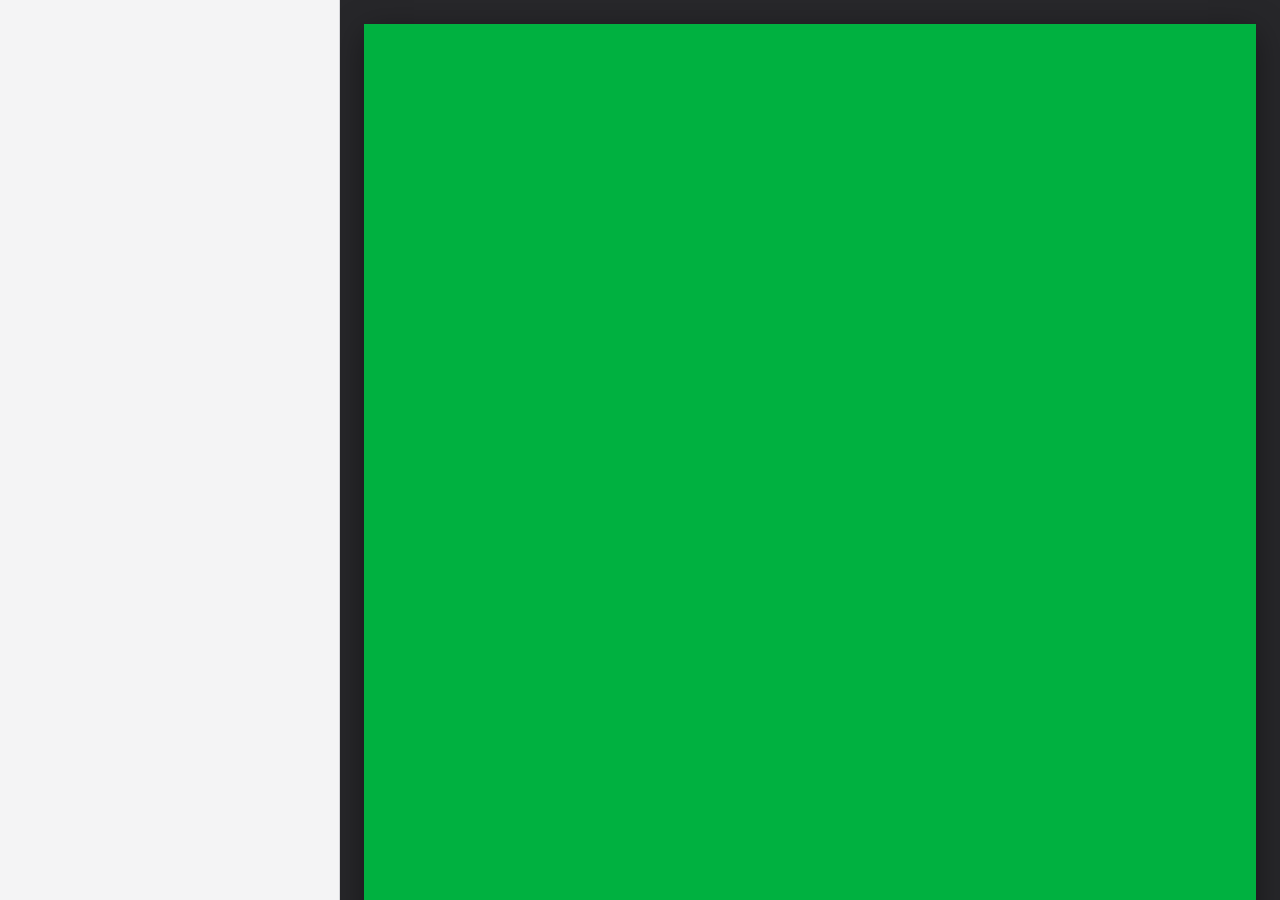
==== index.html @ 4efc70af "feat: scaffold page shell and browser test harness" ====
<!doctype html>
<html lang="en">
  <head>
    <meta charset="utf-8" />
    <meta name="viewport" content="width=device-width, initial-scale=1" />
    <title>Message Bubble Generator</title>
    <link rel="stylesheet" href="styles.css" />
  </head>
  <body>
    <main class="app">
      <aside class="panel" id="panel"></aside>
      <section class="stage" id="stage">
        <canvas id="canvas"></canvas>
      </section>
    </main>
    <script type="module" src="src/app.js"></script>
  </body>
</html>
---- styles.css ----
:root {
  color-scheme: light dark;
  --panel-bg: #f4f4f5;
  --panel-fg: #18181b;
  --stage-bg: #27272a;
  --border: #d4d4d8;
}

@media (prefers-color-scheme: dark) {
  :root {
    --panel-bg: #18181b;
    --panel-fg: #f4f4f5;
    --stage-bg: #09090b;
    --border: #3f3f46;
  }
}

* {
  box-sizing: border-box;
}

body {
  margin: 0;
  font-family: system-ui, -apple-system, "Segoe UI", sans-serif;
  color: var(--panel-fg);
}

.app {
  display: grid;
  grid-template-columns: 340px 1fr;
  height: 100vh;
}

.panel {
  background: var(--panel-bg);
  border-right: 1px solid var(--border);
  overflow-y: auto;
  padding: 16px;
}

.stage {
  background: var(--stage-bg);
  display: grid;
  place-items: center;
  padding: 24px;
  overflow: hidden;
}

#canvas {
  max-width: 100%;
  max-height: 100%;
  box-shadow: 0 8px 32px rgb(0 0 0 / 0.4);
}

@media (max-width: 800px) {
  .app {
    grid-template-columns: 1fr;
    grid-template-rows: auto 1fr;
    height: auto;
  }
  .panel {
    border-right: none;
    border-bottom: 1px solid var(--border);
  }
}
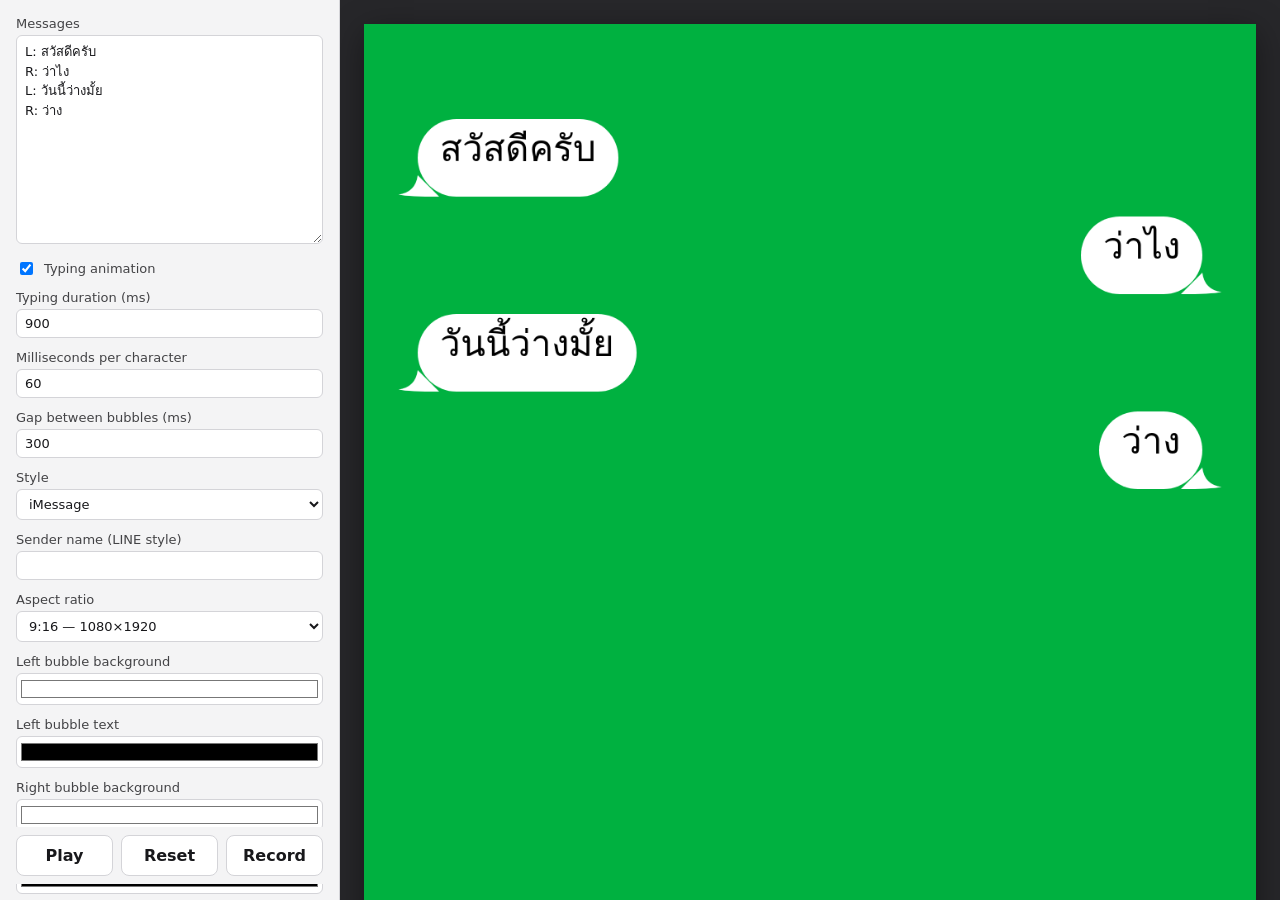
==== commit b6317d98: "feat: add control panel with playback, styles, colors, and aspect" ====
--- a/index.html
+++ b/index.html
@@ -8,7 +8,74 @@
   </head>
   <body>
     <main class="app">
-      <aside class="panel" id="panel"></aside>
+      <aside class="panel">
+        <label class="field">
+          <span>Messages</span>
+          <textarea id="messages" rows="10" spellcheck="false">L: สวัสดีครับ
+R: ว่าไง
+L: วันนี้ว่างมั้ย
+R: ว่าง</textarea>
+        </label>
+
+        <label class="field checkbox">
+          <input type="checkbox" id="typingEnabled" checked />
+          <span>Typing animation</span>
+        </label>
+
+        <label class="field"><span>Typing duration (ms)</span>
+          <input type="number" id="typingMs" value="900" min="0" max="10000" step="50" /></label>
+        <label class="field"><span>Milliseconds per character</span>
+          <input type="number" id="msPerChar" value="60" min="0" max="1000" step="5" /></label>
+        <label class="field"><span>Gap between bubbles (ms)</span>
+          <input type="number" id="gapMs" value="300" min="0" max="10000" step="50" /></label>
+
+        <label class="field"><span>Style</span>
+          <select id="style">
+            <option value="imessage" selected>iMessage</option>
+            <option value="line">LINE</option>
+            <option value="minimal">Minimal</option>
+          </select></label>
+        <label class="field"><span>Sender name (LINE style)</span>
+          <input type="text" id="senderName" value="" /></label>
+        <label class="field"><span>Aspect ratio</span>
+          <select id="aspect">
+            <option value="9:16" selected>9:16 — 1080×1920</option>
+            <option value="1:1">1:1 — 1080×1080</option>
+            <option value="16:9">16:9 — 1920×1080</option>
+          </select></label>
+
+        <label class="field"><span>Left bubble background</span>
+          <input type="color" id="leftBg" value="#FFFFFF" /></label>
+        <label class="field"><span>Left bubble text</span>
+          <input type="color" id="leftFg" value="#000000" /></label>
+        <label class="field"><span>Right bubble background</span>
+          <input type="color" id="rightBg" value="#FFFFFF" /></label>
+        <label class="field"><span>Right bubble text</span>
+          <input type="color" id="rightFg" value="#000000" /></label>
+        <label class="field"><span>Stage background</span>
+          <input type="color" id="bgColor" value="#00B140" /></label>
+        <label class="field checkbox">
+          <input type="checkbox" id="transparent" />
+          <span>Transparent background (experimental)</span>
+        </label>
+
+        <label class="field"><span>Font size (px)</span>
+          <input type="number" id="fontSize" value="44" min="12" max="200" step="1" /></label>
+        <label class="field"><span>Font</span>
+          <select id="fontFamily">
+            <option value='system-ui, "IBM Plex Sans Thai", "Noto Sans Thai", sans-serif' selected>System</option>
+            <option value='"IBM Plex Sans Thai", "Noto Sans Thai", system-ui, sans-serif'>Plex Sans Thai</option>
+            <option value='"Noto Sans Thai", system-ui, sans-serif'>Noto Sans Thai</option>
+            <option value='ui-monospace, "JetBrains Mono", monospace'>Monospace</option>
+          </select></label>
+
+        <div class="buttons">
+          <button id="play" type="button">Play</button>
+          <button id="reset" type="button">Reset</button>
+          <button id="record" type="button">Record</button>
+        </div>
+        <p class="note" id="note"></p>
+      </aside>
       <section class="stage" id="stage">
         <canvas id="canvas"></canvas>
       </section>
--- a/styles.css
+++ b/styles.css
@@ -63,3 +63,89 @@
     border-bottom: 1px solid var(--border);
   }
 }
+
+.field {
+  display: block;
+  margin-bottom: 12px;
+  font-size: 13px;
+}
+
+.field > span {
+  display: block;
+  margin-bottom: 4px;
+  opacity: 0.8;
+}
+
+.field input,
+.field select,
+.field textarea {
+  width: 100%;
+  padding: 6px 8px;
+  font: inherit;
+  font-size: 13px;
+  border: 1px solid var(--border);
+  border-radius: 6px;
+  background: canvas;
+  color: inherit;
+}
+
+.field textarea {
+  resize: vertical;
+  line-height: 1.5;
+}
+
+.field input[type='color'] {
+  height: 32px;
+  padding: 2px;
+}
+
+.field.checkbox {
+  display: flex;
+  align-items: center;
+  gap: 8px;
+}
+
+.field.checkbox input {
+  width: auto;
+}
+
+.field.checkbox > span {
+  margin: 0;
+}
+
+.buttons {
+  display: flex;
+  gap: 8px;
+  margin-top: 16px;
+  position: sticky;
+  bottom: 0;
+  background: var(--panel-bg);
+  padding: 8px 0;
+}
+
+.buttons button {
+  flex: 1;
+  padding: 10px;
+  font: inherit;
+  font-weight: 600;
+  border: 1px solid var(--border);
+  border-radius: 8px;
+  background: canvas;
+  color: inherit;
+  cursor: pointer;
+}
+
+.buttons button:hover:not(:disabled) {
+  background: color-mix(in srgb, canvas 85%, var(--panel-fg));
+}
+
+.buttons button:disabled {
+  opacity: 0.45;
+  cursor: not-allowed;
+}
+
+.note {
+  font-size: 12px;
+  min-height: 1.4em;
+  opacity: 0.8;
+}
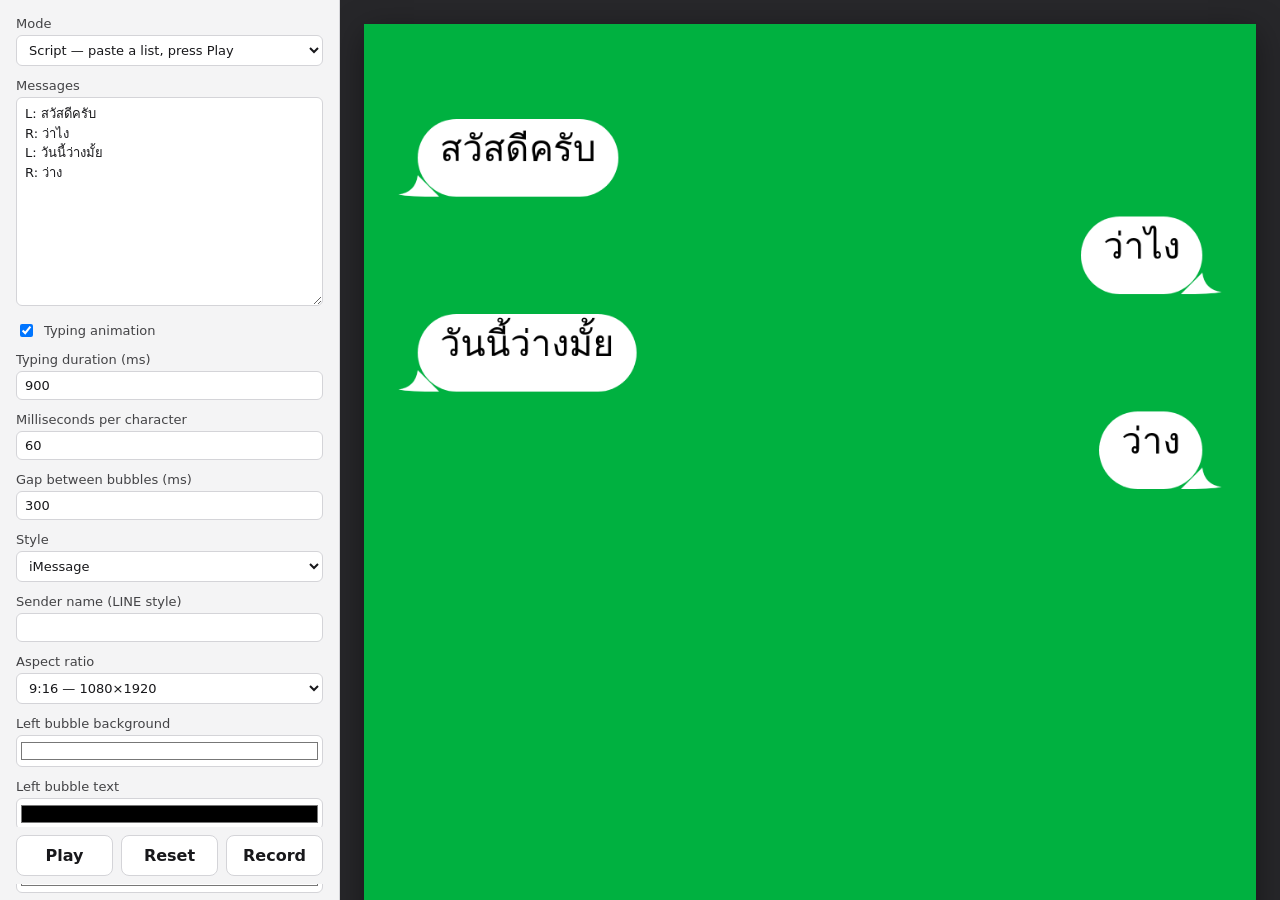
==== commit 95bf82f0: "feat: add live typing mode with side toggle and manual recording Adds a Script/Live mode toggle: liv" ====
--- a/index.html
+++ b/index.html
@@ -9,7 +9,23 @@
   <body>
     <main class="app">
       <aside class="panel">
-        <label class="field">
+        <label class="field"><span>Mode</span>
+          <select id="mode">
+            <option value="script" selected>Script — paste a list, press Play</option>
+            <option value="live">Live — type and press Enter</option>
+          </select></label>
+
+        <div id="liveControls" hidden>
+          <label class="field"><span>Type a message, press Enter</span>
+            <input type="text" id="liveInput" autocomplete="off" spellcheck="false" /></label>
+          <div class="live-row">
+            <button id="liveSide" type="button">Side: Left</button>
+            <button id="liveClear" type="button">Clear</button>
+          </div>
+          <p class="note">Tab inside the box flips the side.</p>
+        </div>
+
+        <label class="field" id="scriptControls">
           <span>Messages</span>
           <textarea id="messages" rows="10" spellcheck="false">L: สวัสดีครับ
 R: ว่าไง
@@ -69,7 +85,7 @@
             <option value='ui-monospace, "JetBrains Mono", monospace'>Monospace</option>
           </select></label>
 
-        <div class="buttons">
+        <div class="buttons" id="transport">
           <button id="play" type="button">Play</button>
           <button id="reset" type="button">Reset</button>
           <button id="record" type="button">Record</button>
--- a/styles.css
+++ b/styles.css
@@ -149,3 +149,30 @@
   min-height: 1.4em;
   opacity: 0.8;
 }
+
+#scriptControls[hidden],
+#liveControls[hidden] {
+  display: none;
+}
+
+.live-row {
+  display: flex;
+  gap: 8px;
+  margin-bottom: 12px;
+}
+
+.live-row button {
+  flex: 1;
+  padding: 8px;
+  font: inherit;
+  font-size: 13px;
+  border: 1px solid var(--border);
+  border-radius: 6px;
+  background: canvas;
+  color: inherit;
+  cursor: pointer;
+}
+
+.live-row button:hover {
+  background: color-mix(in srgb, canvas 85%, var(--panel-fg));
+}
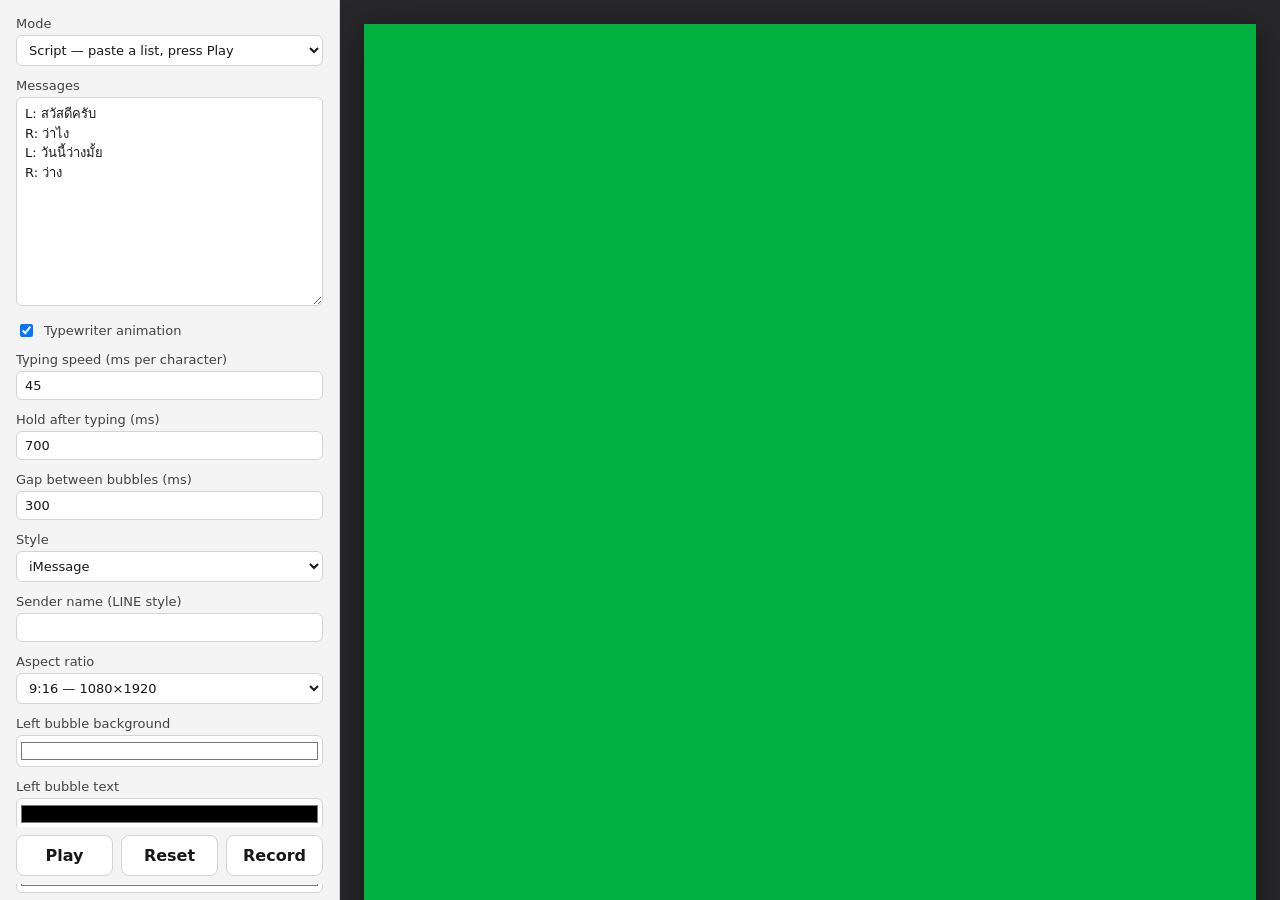
==== commit 6323426d: "feat: expose typewriter speed and hold, shrink default text" ====
--- a/index.html
+++ b/index.html
@@ -35,13 +35,13 @@
 
         <label class="field checkbox">
           <input type="checkbox" id="typingEnabled" checked />
-          <span>Typing animation</span>
+          <span>Typewriter animation</span>
         </label>
 
-        <label class="field"><span>Typing duration (ms)</span>
-          <input type="number" id="typingMs" value="900" min="0" max="10000" step="50" /></label>
-        <label class="field"><span>Milliseconds per character</span>
-          <input type="number" id="msPerChar" value="60" min="0" max="1000" step="5" /></label>
+        <label class="field"><span>Typing speed (ms per character)</span>
+          <input type="number" id="msPerChar" value="45" min="0" max="1000" step="5" /></label>
+        <label class="field"><span>Hold after typing (ms)</span>
+          <input type="number" id="holdMs" value="700" min="0" max="10000" step="50" /></label>
         <label class="field"><span>Gap between bubbles (ms)</span>
           <input type="number" id="gapMs" value="300" min="0" max="10000" step="50" /></label>
 
@@ -76,7 +76,7 @@
         </label>
 
         <label class="field"><span>Font size (px)</span>
-          <input type="number" id="fontSize" value="44" min="12" max="200" step="1" /></label>
+          <input type="number" id="fontSize" value="34" min="12" max="200" step="1" /></label>
         <label class="field"><span>Font</span>
           <select id="fontFamily">
             <option value='system-ui, "IBM Plex Sans Thai", "Noto Sans Thai", sans-serif' selected>System</option>
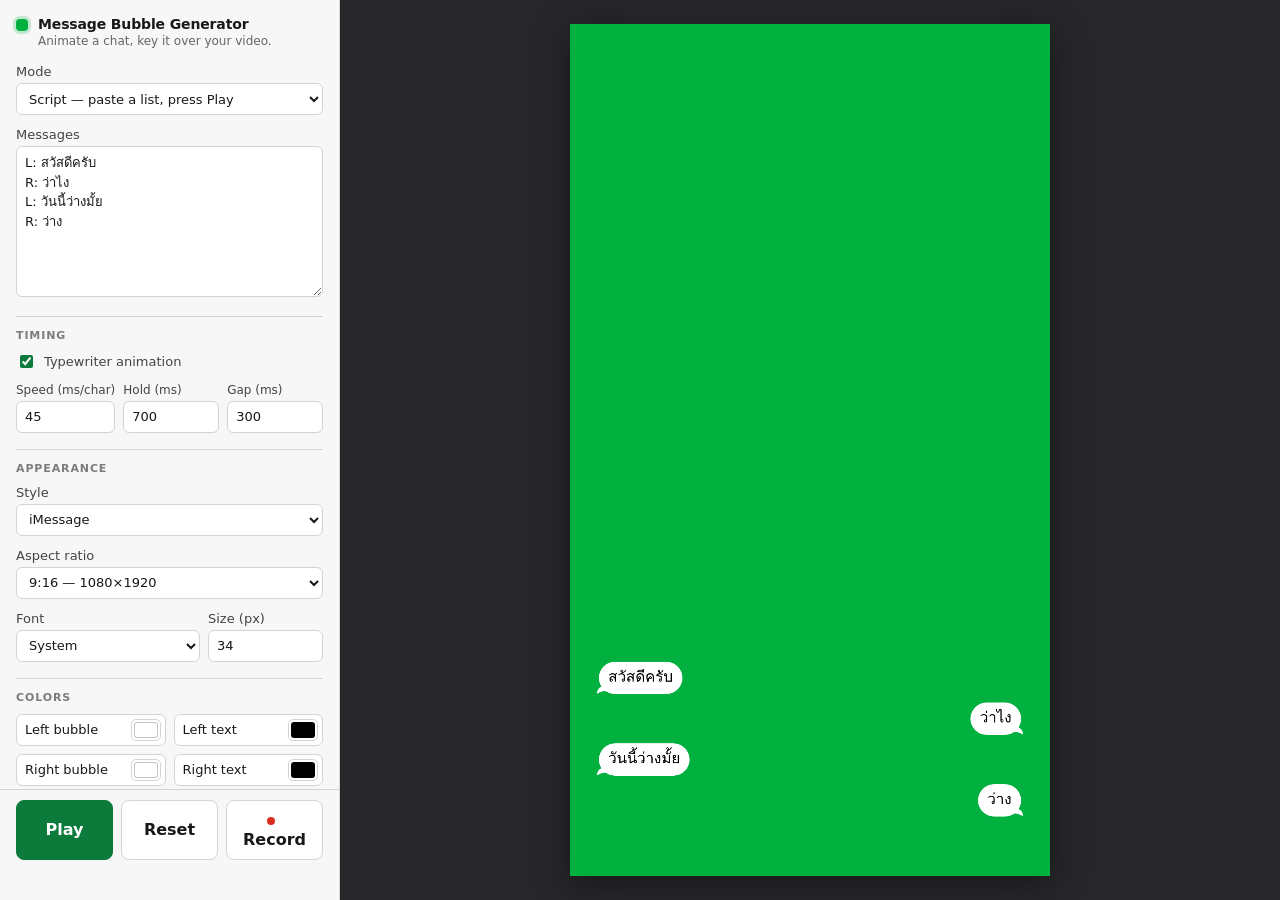
==== commit d12996d0: "feat: group the control panel and align its form controls The panel was a flat list of twenty fields" ====
--- a/index.html
+++ b/index.html
@@ -4,11 +4,20 @@
     <meta charset="utf-8" />
     <meta name="viewport" content="width=device-width, initial-scale=1" />
     <title>Message Bubble Generator</title>
-    <link rel="stylesheet" href="styles.css" />
+    <link rel="icon" href="data:image/svg+xml,%3Csvg xmlns='http://www.w3.org/2000/svg' viewBox='0 0 16 16'%3E%3Crect width='16' height='16' rx='3' fill='%2300B140'/%3E%3Cpath d='M4 4.5h8a1 1 0 0 1 1 1v3a1 1 0 0 1-1 1H7.5L5 11.5V9.5H4a1 1 0 0 1-1-1v-3a1 1 0 0 1 1-1z' fill='white'/%3E%3C/svg%3E" />
+    <link rel="stylesheet" href="styles.css?v=7" />
   </head>
   <body>
     <main class="app">
       <aside class="panel">
+        <header class="panel-head">
+          <span class="chroma-dot" aria-hidden="true"></span>
+          <div>
+            <h1>Message Bubble Generator</h1>
+            <p>Animate a chat, key it over your video.</p>
+          </div>
+        </header>
+
         <label class="field"><span>Mode</span>
           <select id="mode">
             <option value="script" selected>Script — paste a list, press Play</option>
@@ -27,75 +36,90 @@
 
         <label class="field" id="scriptControls">
           <span>Messages</span>
-          <textarea id="messages" rows="10" spellcheck="false">L: สวัสดีครับ
+          <textarea id="messages" rows="7" spellcheck="false">L: สวัสดีครับ
 R: ว่าไง
 L: วันนี้ว่างมั้ย
 R: ว่าง</textarea>
         </label>
 
-        <label class="field checkbox">
-          <input type="checkbox" id="typingEnabled" checked />
-          <span>Typewriter animation</span>
-        </label>
+        <section class="group">
+          <h2>Timing</h2>
+          <label class="field checkbox">
+            <input type="checkbox" id="typingEnabled" checked />
+            <span>Typewriter animation</span>
+          </label>
+          <div class="grid grid-3">
+            <label class="field"><span>Speed (ms/char)</span>
+              <input type="number" id="msPerChar" value="45" min="0" max="1000" step="5" /></label>
+            <label class="field"><span>Hold (ms)</span>
+              <input type="number" id="holdMs" value="700" min="0" max="10000" step="50" /></label>
+            <label class="field"><span>Gap (ms)</span>
+              <input type="number" id="gapMs" value="300" min="0" max="10000" step="50" /></label>
+          </div>
+        </section>
 
-        <label class="field"><span>Typing speed (ms per character)</span>
-          <input type="number" id="msPerChar" value="45" min="0" max="1000" step="5" /></label>
-        <label class="field"><span>Hold after typing (ms)</span>
-          <input type="number" id="holdMs" value="700" min="0" max="10000" step="50" /></label>
-        <label class="field"><span>Gap between bubbles (ms)</span>
-          <input type="number" id="gapMs" value="300" min="0" max="10000" step="50" /></label>
+        <section class="group">
+          <h2>Appearance</h2>
+          <label class="field"><span>Style</span>
+            <select id="style">
+              <option value="imessage" selected>iMessage</option>
+              <option value="line">LINE</option>
+              <option value="minimal">Minimal</option>
+            </select></label>
+          <label class="field" id="senderNameField"><span>Sender name</span>
+            <input type="text" id="senderName" value="" /></label>
+          <label class="field"><span>Aspect ratio</span>
+            <select id="aspect">
+              <option value="9:16" selected>9:16 — 1080×1920</option>
+              <option value="1:1">1:1 — 1080×1080</option>
+              <option value="16:9">16:9 — 1920×1080</option>
+            </select></label>
+          <div class="grid font-row">
+            <label class="field"><span>Font</span>
+              <select id="fontFamily">
+                <option value='system-ui, "IBM Plex Sans Thai", "Noto Sans Thai", sans-serif' selected>System</option>
+                <option value='"IBM Plex Sans Thai", "Noto Sans Thai", system-ui, sans-serif'>Plex Sans Thai</option>
+                <option value='"Noto Sans Thai", system-ui, sans-serif'>Noto Sans Thai</option>
+                <option value='ui-monospace, "JetBrains Mono", monospace'>Monospace</option>
+              </select></label>
+            <label class="field"><span>Size (px)</span>
+              <input type="number" id="fontSize" value="34" min="12" max="200" step="1" /></label>
+          </div>
+        </section>
 
-        <label class="field"><span>Style</span>
-          <select id="style">
-            <option value="imessage" selected>iMessage</option>
-            <option value="line">LINE</option>
-            <option value="minimal">Minimal</option>
-          </select></label>
-        <label class="field"><span>Sender name (LINE style)</span>
-          <input type="text" id="senderName" value="" /></label>
-        <label class="field"><span>Aspect ratio</span>
-          <select id="aspect">
-            <option value="9:16" selected>9:16 — 1080×1920</option>
-            <option value="1:1">1:1 — 1080×1080</option>
-            <option value="16:9">16:9 — 1920×1080</option>
-          </select></label>
+        <section class="group">
+          <h2>Colors</h2>
+          <div class="grid grid-2">
+            <label class="field swatch"><span>Left bubble</span>
+              <input type="color" id="leftBg" value="#FFFFFF" /></label>
+            <label class="field swatch"><span>Left text</span>
+              <input type="color" id="leftFg" value="#000000" /></label>
+            <label class="field swatch"><span>Right bubble</span>
+              <input type="color" id="rightBg" value="#FFFFFF" /></label>
+            <label class="field swatch"><span>Right text</span>
+              <input type="color" id="rightFg" value="#000000" /></label>
+          </div>
+          <label class="field swatch"><span>Stage background</span>
+            <input type="color" id="bgColor" value="#00B140" /></label>
+          <label class="field checkbox">
+            <input type="checkbox" id="transparent" />
+            <span>Transparent background (experimental)</span>
+          </label>
+        </section>
 
-        <label class="field"><span>Left bubble background</span>
-          <input type="color" id="leftBg" value="#FFFFFF" /></label>
-        <label class="field"><span>Left bubble text</span>
-          <input type="color" id="leftFg" value="#000000" /></label>
-        <label class="field"><span>Right bubble background</span>
-          <input type="color" id="rightBg" value="#FFFFFF" /></label>
-        <label class="field"><span>Right bubble text</span>
-          <input type="color" id="rightFg" value="#000000" /></label>
-        <label class="field"><span>Stage background</span>
-          <input type="color" id="bgColor" value="#00B140" /></label>
-        <label class="field checkbox">
-          <input type="checkbox" id="transparent" />
-          <span>Transparent background (experimental)</span>
-        </label>
-
-        <label class="field"><span>Font size (px)</span>
-          <input type="number" id="fontSize" value="34" min="12" max="200" step="1" /></label>
-        <label class="field"><span>Font</span>
-          <select id="fontFamily">
-            <option value='system-ui, "IBM Plex Sans Thai", "Noto Sans Thai", sans-serif' selected>System</option>
-            <option value='"IBM Plex Sans Thai", "Noto Sans Thai", system-ui, sans-serif'>Plex Sans Thai</option>
-            <option value='"Noto Sans Thai", system-ui, sans-serif'>Noto Sans Thai</option>
-            <option value='ui-monospace, "JetBrains Mono", monospace'>Monospace</option>
-          </select></label>
-
-        <div class="buttons" id="transport">
-          <button id="play" type="button">Play</button>
-          <button id="reset" type="button">Reset</button>
-          <button id="record" type="button">Record</button>
+        <div class="transport" id="transport">
+          <div class="buttons">
+            <button id="play" type="button">Play</button>
+            <button id="reset" type="button">Reset</button>
+            <button id="record" type="button">Record</button>
+          </div>
+          <p class="note" id="note"></p>
         </div>
-        <p class="note" id="note"></p>
       </aside>
       <section class="stage" id="stage">
         <canvas id="canvas"></canvas>
       </section>
     </main>
-    <script type="module" src="src/app.js"></script>
+    <script type="module" src="src/app.js?v=3"></script>
   </body>
 </html>
--- a/styles.css
+++ b/styles.css
@@ -1,9 +1,15 @@
 :root {
   color-scheme: light dark;
-  --panel-bg: #f4f4f5;
+  --panel-bg: #f7f7f8;
   --panel-fg: #18181b;
   --stage-bg: #27272a;
   --border: #d4d4d8;
+  /* Accent derived from the default chroma-key green (#00B140), darkened
+     until white text on it passes AA. */
+  --accent: #0b7a3a;
+  --accent-hover: #086330;
+  --danger: #d92d20;
+  --chroma: #00b140;
 }
 
 @media (prefers-color-scheme: dark) {
@@ -12,6 +18,9 @@
     --panel-fg: #f4f4f5;
     --stage-bg: #09090b;
     --border: #3f3f46;
+    --accent: #12934a;
+    --accent-hover: #17a854;
+    --danger: #ef4444;
   }
 }
 
@@ -25,6 +34,11 @@
   color: var(--panel-fg);
 }
 
+:focus-visible {
+  outline: 2px solid var(--accent);
+  outline-offset: 1px;
+}
+
 .app {
   display: grid;
   grid-template-columns: 340px 1fr;
@@ -35,7 +49,42 @@
   background: var(--panel-bg);
   border-right: 1px solid var(--border);
   overflow-y: auto;
-  padding: 16px;
+  /* No padding-bottom: a sticky child's bottom:0 resolves against the
+     scrollport's padding box, so any padding here parks .transport that many
+     pixels above the panel's bottom edge and leaves a strip where scrolling
+     fields show through under the bar. .transport supplies its own bottom
+     padding instead. */
+  padding: 16px 16px 0;
+}
+
+.panel-head {
+  display: flex;
+  align-items: flex-start;
+  gap: 10px;
+  margin-bottom: 16px;
+}
+
+.panel-head h1 {
+  margin: 0;
+  font-size: 14px;
+  font-weight: 650;
+  letter-spacing: -0.01em;
+}
+
+.panel-head p {
+  margin: 2px 0 0;
+  font-size: 12px;
+  opacity: 0.65;
+}
+
+.chroma-dot {
+  flex: none;
+  width: 12px;
+  height: 12px;
+  margin-top: 3px;
+  border-radius: 4px;
+  background: var(--chroma);
+  box-shadow: 0 0 0 3px color-mix(in srgb, var(--chroma) 22%, transparent);
 }
 
 .stage {
@@ -49,6 +98,14 @@
 #canvas {
   max-width: 100%;
   max-height: 100%;
+  /* Grid items default to min-height/min-width:auto, which floors them at
+     their own content size — for a canvas that "content size" is its
+     unconstrained backing-store size. That floor wins over max-height:100%
+     whenever the stage is shorter than the canvas would naturally render,
+     so the canvas overflows/gets clipped instead of scaling down. Zeroing
+     the auto minimums lets max-width/max-height actually do the shrinking. */
+  min-width: 0;
+  min-height: 0;
   box-shadow: 0 8px 32px rgb(0 0 0 / 0.4);
 }
 
@@ -62,12 +119,67 @@
     border-right: none;
     border-bottom: 1px solid var(--border);
   }
+  /* .app's height goes auto above so the panel can grow with its content,
+     but that leaves the stage row without a definite height to hand down —
+     #canvas's max-height:100% (and the min-height:0 fix above) both need
+     something concrete to resolve against. */
+  .stage {
+    height: 70vh;
+  }
+}
+
+.group {
+  margin-top: 16px;
+  padding-top: 12px;
+  border-top: 1px solid var(--border);
+}
+
+.group > h2 {
+  margin: 0 0 10px;
+  font-size: 11px;
+  font-weight: 600;
+  text-transform: uppercase;
+  letter-spacing: 0.08em;
+  opacity: 0.55;
+}
+
+.grid {
+  display: grid;
+  gap: 8px;
+  margin-bottom: 12px;
+}
+
+.grid-2 {
+  grid-template-columns: 1fr 1fr;
+}
+
+.grid-3 {
+  grid-template-columns: 1fr 1fr 1fr;
+}
+
+/* Three labels in a 340px panel: let them shrink rather than wrap, so the
+   inputs below them stay on one baseline. */
+.grid-3 .field > span {
+  font-size: 12px;
+  white-space: nowrap;
+}
+
+.font-row {
+  grid-template-columns: 1.6fr 1fr;
+}
+
+.grid .field {
+  margin-bottom: 0;
 }
 
 .field {
   display: block;
   margin-bottom: 12px;
   font-size: 13px;
+}
+
+.field[hidden] {
+  display: none;
 }
 
 .field > span {
@@ -89,14 +201,69 @@
   color: inherit;
 }
 
+/* A select, a text input, and a color input resolve different intrinsic
+   heights from identical padding (31 / 29 / 30px), so the two-up rows —
+   Font / Size, and the bubble colour pairs — sat on mismatched baselines.
+   Pinning one height puts every control on the same line. */
+.field select,
+.field input:not([type='checkbox']) {
+  height: 32px;
+}
+
+.field input[type='number'] {
+  font-variant-numeric: tabular-nums;
+}
+
 .field textarea {
   resize: vertical;
   line-height: 1.5;
 }
 
+/* A full-width colour input reads as an empty text field when the colour is
+   white and as a redaction bar when it is black. Pair a small chip with its
+   label instead, so the row says what it is and the chip only carries the
+   colour. */
+.field.swatch {
+  display: flex;
+  align-items: center;
+  justify-content: space-between;
+  gap: 8px;
+  padding: 4px 4px 4px 8px;
+  border: 1px solid var(--border);
+  border-radius: 6px;
+  background: canvas;
+}
+
+.field.swatch > span {
+  margin: 0;
+  opacity: 1;
+}
+
+.field.swatch input[type='color'] {
+  flex: none;
+  width: 30px;
+  height: 22px;
+  padding: 2px;
+  border-radius: 5px;
+}
+
 .field input[type='color'] {
-  height: 32px;
-  padding: 2px;
+  padding: 3px;
+  cursor: pointer;
+}
+
+.field input[type='color']::-webkit-color-swatch-wrapper {
+  padding: 0;
+}
+
+.field input[type='color']::-webkit-color-swatch {
+  border: 1px solid color-mix(in srgb, var(--panel-fg) 25%, transparent);
+  border-radius: 3px;
+}
+
+.field input[type='color']::-moz-color-swatch {
+  border: 1px solid color-mix(in srgb, var(--panel-fg) 25%, transparent);
+  border-radius: 3px;
 }
 
 .field.checkbox {
@@ -107,20 +274,31 @@
 
 .field.checkbox input {
   width: auto;
+  accent-color: var(--accent);
 }
 
 .field.checkbox > span {
   margin: 0;
+}
+
+.transport {
+  position: sticky;
+  bottom: 0;
+  /* Bleed across .panel's 16px side padding so scrolled fields can't peek
+     out beside the sticky bar. */
+  margin: 16px -16px 0;
+  background: var(--panel-bg);
+  padding: 10px 16px 16px;
+  border-top: 1px solid var(--border);
 }
 
 .buttons {
   display: flex;
   gap: 8px;
-  margin-top: 16px;
-  position: sticky;
-  bottom: 0;
-  background: var(--panel-bg);
-  padding: 8px 0;
+}
+
+.transport .note {
+  margin: 8px 0 0;
 }
 
 .buttons button {
@@ -144,6 +322,54 @@
   cursor: not-allowed;
 }
 
+#play {
+  background: var(--accent);
+  border-color: var(--accent);
+  color: #fff;
+}
+
+#play:hover:not(:disabled) {
+  background: var(--accent-hover);
+  border-color: var(--accent-hover);
+}
+
+#record::before {
+  content: '';
+  display: inline-block;
+  width: 8px;
+  height: 8px;
+  margin-right: 7px;
+  border-radius: 50%;
+  background: var(--danger);
+  vertical-align: 1px;
+}
+
+#record.recording {
+  background: var(--danger);
+  border-color: var(--danger);
+  color: #fff;
+}
+
+#record.recording:hover:not(:disabled) {
+  background: color-mix(in srgb, var(--danger) 85%, black);
+}
+
+#record.recording::before {
+  background: #fff;
+  animation: rec-pulse 1.2s ease-in-out infinite;
+}
+
+@keyframes rec-pulse {
+  0%, 100% { opacity: 1; }
+  50% { opacity: 0.35; }
+}
+
+@media (prefers-reduced-motion: reduce) {
+  #record.recording::before {
+    animation: none;
+  }
+}
+
 .note {
   font-size: 12px;
   min-height: 1.4em;
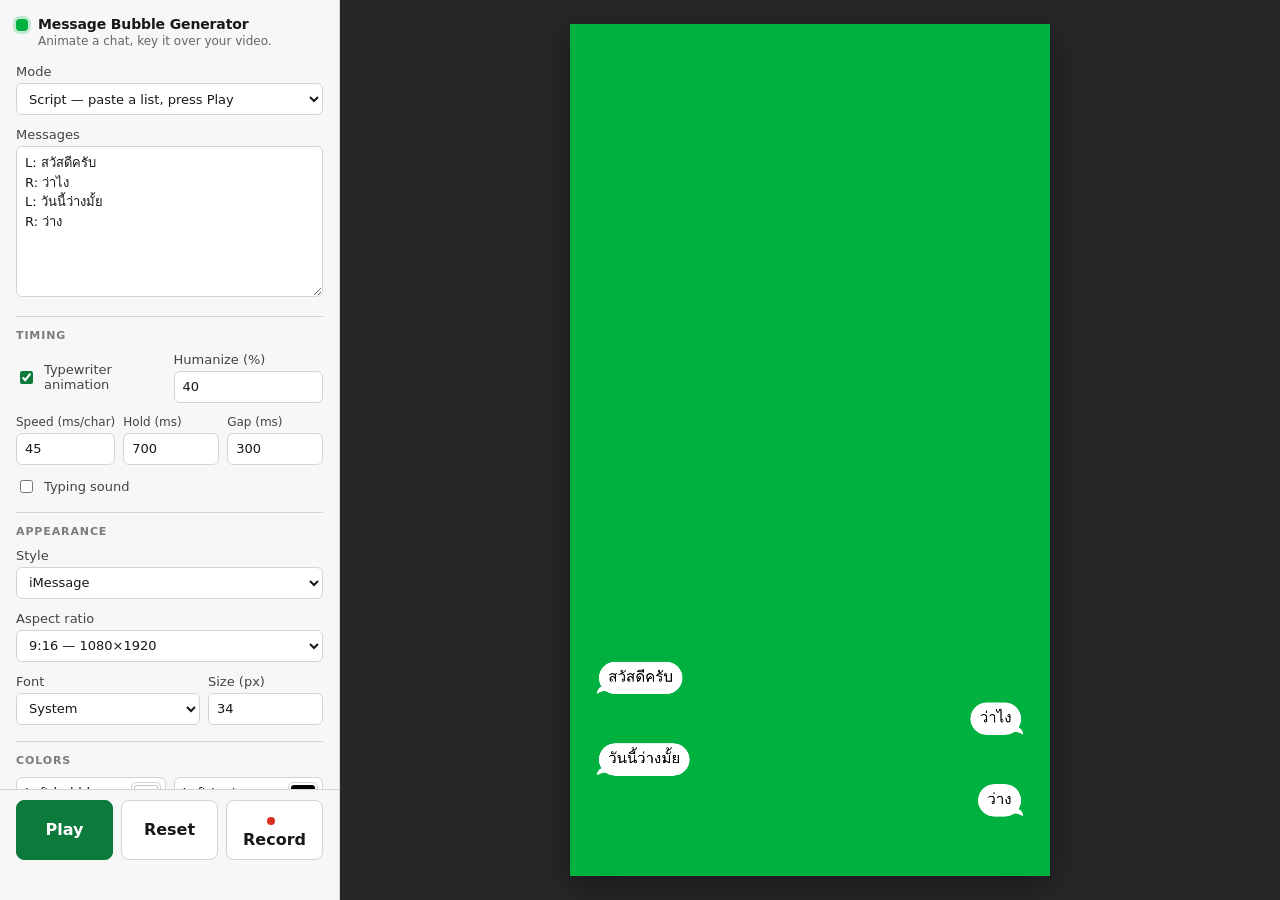
==== commit 4be22c9c: "feat: add typing sound and humanize the typewriter reveal Adds an optional keyboard sound that is mu" ====
--- a/index.html
+++ b/index.html
@@ -44,10 +44,14 @@
 
         <section class="group">
           <h2>Timing</h2>
-          <label class="field checkbox">
-            <input type="checkbox" id="typingEnabled" checked />
-            <span>Typewriter animation</span>
-          </label>
+          <div class="grid grid-2">
+            <label class="field checkbox">
+              <input type="checkbox" id="typingEnabled" checked />
+              <span>Typewriter animation</span>
+            </label>
+            <label class="field" id="humanizeField"><span>Humanize (%)</span>
+              <input type="number" id="humanize" value="40" min="0" max="100" step="5" /></label>
+          </div>
           <div class="grid grid-3">
             <label class="field"><span>Speed (ms/char)</span>
               <input type="number" id="msPerChar" value="45" min="0" max="1000" step="5" /></label>
@@ -55,6 +59,14 @@
               <input type="number" id="holdMs" value="700" min="0" max="10000" step="50" /></label>
             <label class="field"><span>Gap (ms)</span>
               <input type="number" id="gapMs" value="300" min="0" max="10000" step="50" /></label>
+          </div>
+          <div class="grid grid-2">
+            <label class="field checkbox">
+              <input type="checkbox" id="soundEnabled" />
+              <span>Typing sound</span>
+            </label>
+            <label class="field" id="soundVolumeField"><span>Volume</span>
+              <input type="number" id="soundVolume" value="60" min="0" max="100" step="5" /></label>
           </div>
         </section>
 
@@ -120,6 +132,6 @@
         <canvas id="canvas"></canvas>
       </section>
     </main>
-    <script type="module" src="src/app.js?v=3"></script>
+    <script type="module" src="src/app.js?v=5"></script>
   </body>
 </html>
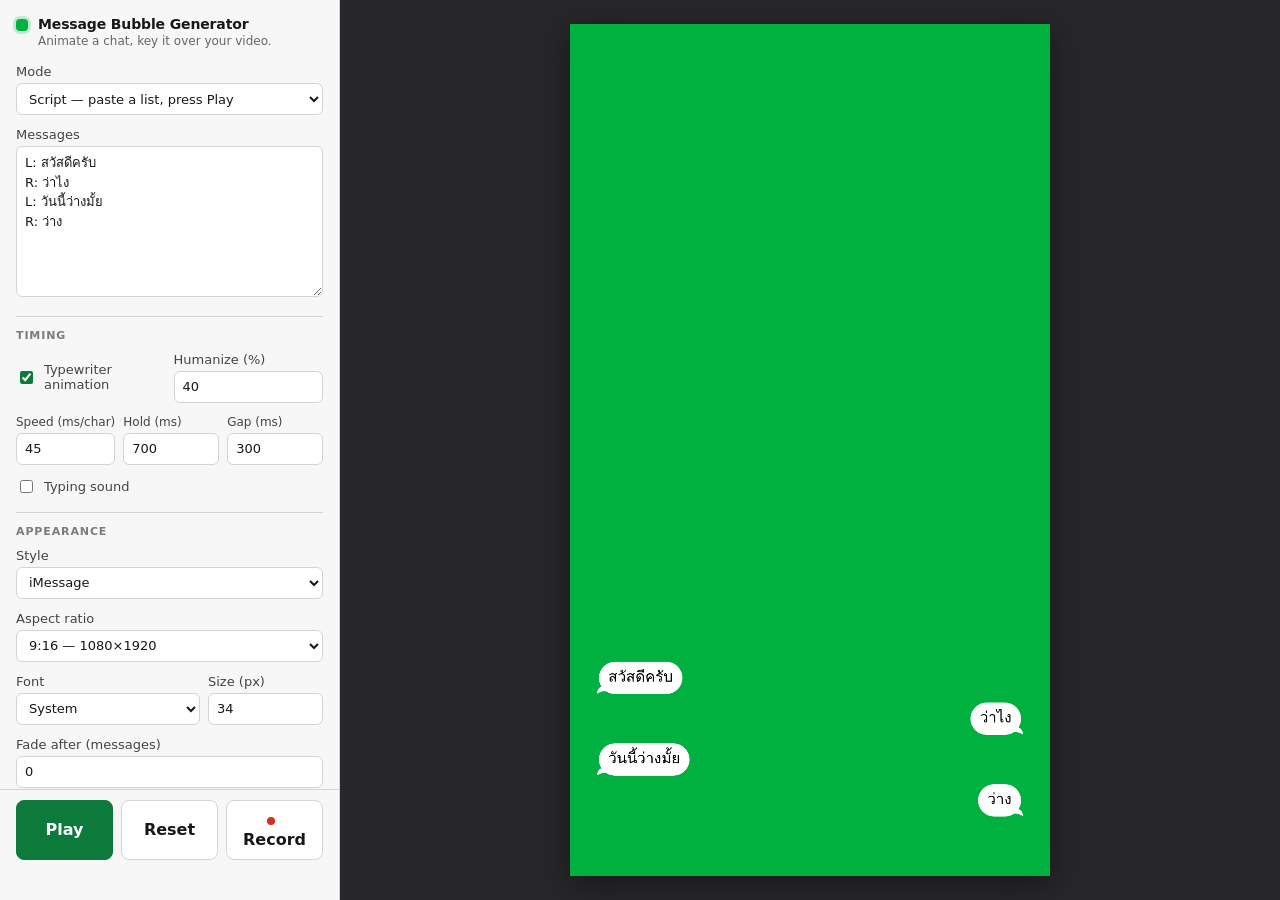
==== commit dca7a8c3: "feat: fade older bubbles out once the stack passes a limit Adds a "Fade after (messages)" setting. W" ====
--- a/index.html
+++ b/index.html
@@ -97,6 +97,9 @@
             <label class="field"><span>Size (px)</span>
               <input type="number" id="fontSize" value="34" min="12" max="200" step="1" /></label>
           </div>
+          <label class="field"><span>Fade after (messages)</span>
+            <input type="number" id="maxVisible" value="0" min="0" max="99" step="1" /></label>
+          <p class="note">Keeps this many bubbles on screen — older ones fade out and the stack closes up. 0 keeps everything.</p>
         </section>
 
         <section class="group">
@@ -132,6 +135,6 @@
         <canvas id="canvas"></canvas>
       </section>
     </main>
-    <script type="module" src="src/app.js?v=5"></script>
+    <script type="module" src="src/app.js?v=6"></script>
   </body>
 </html>
